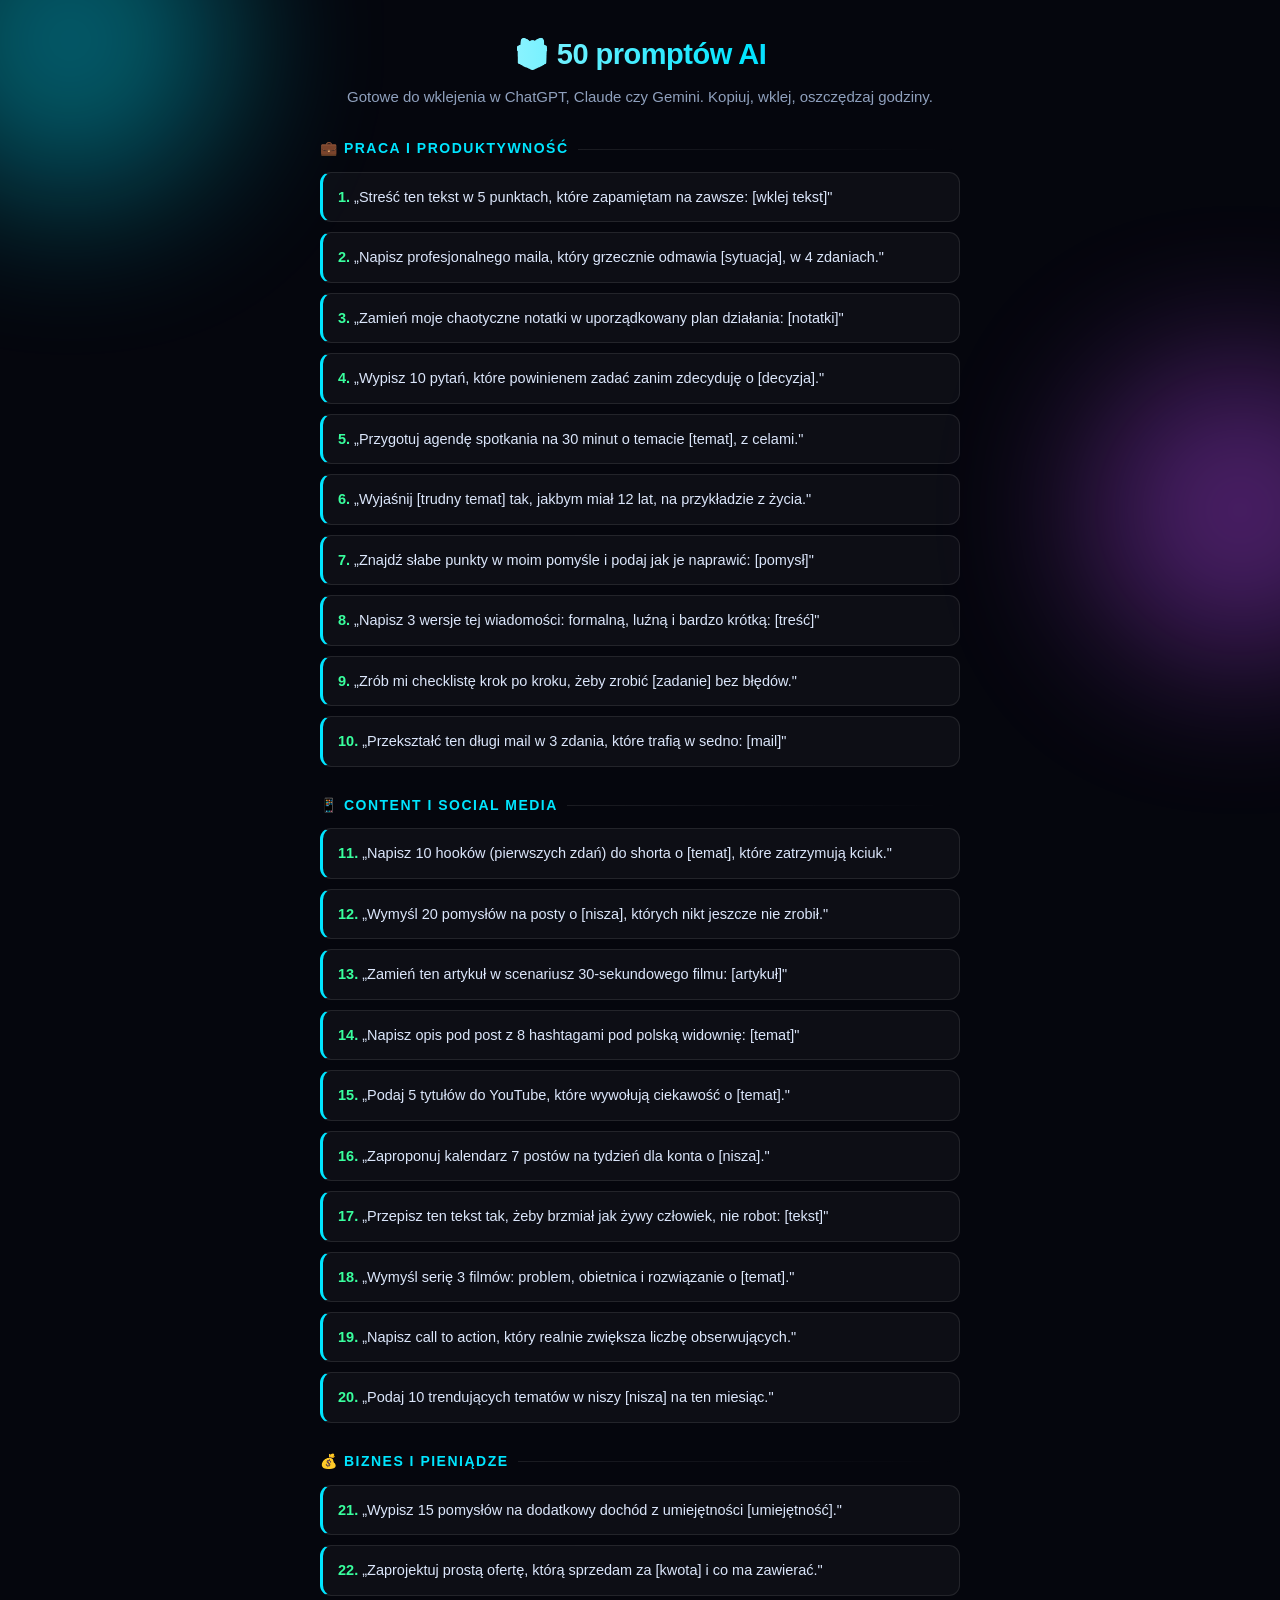
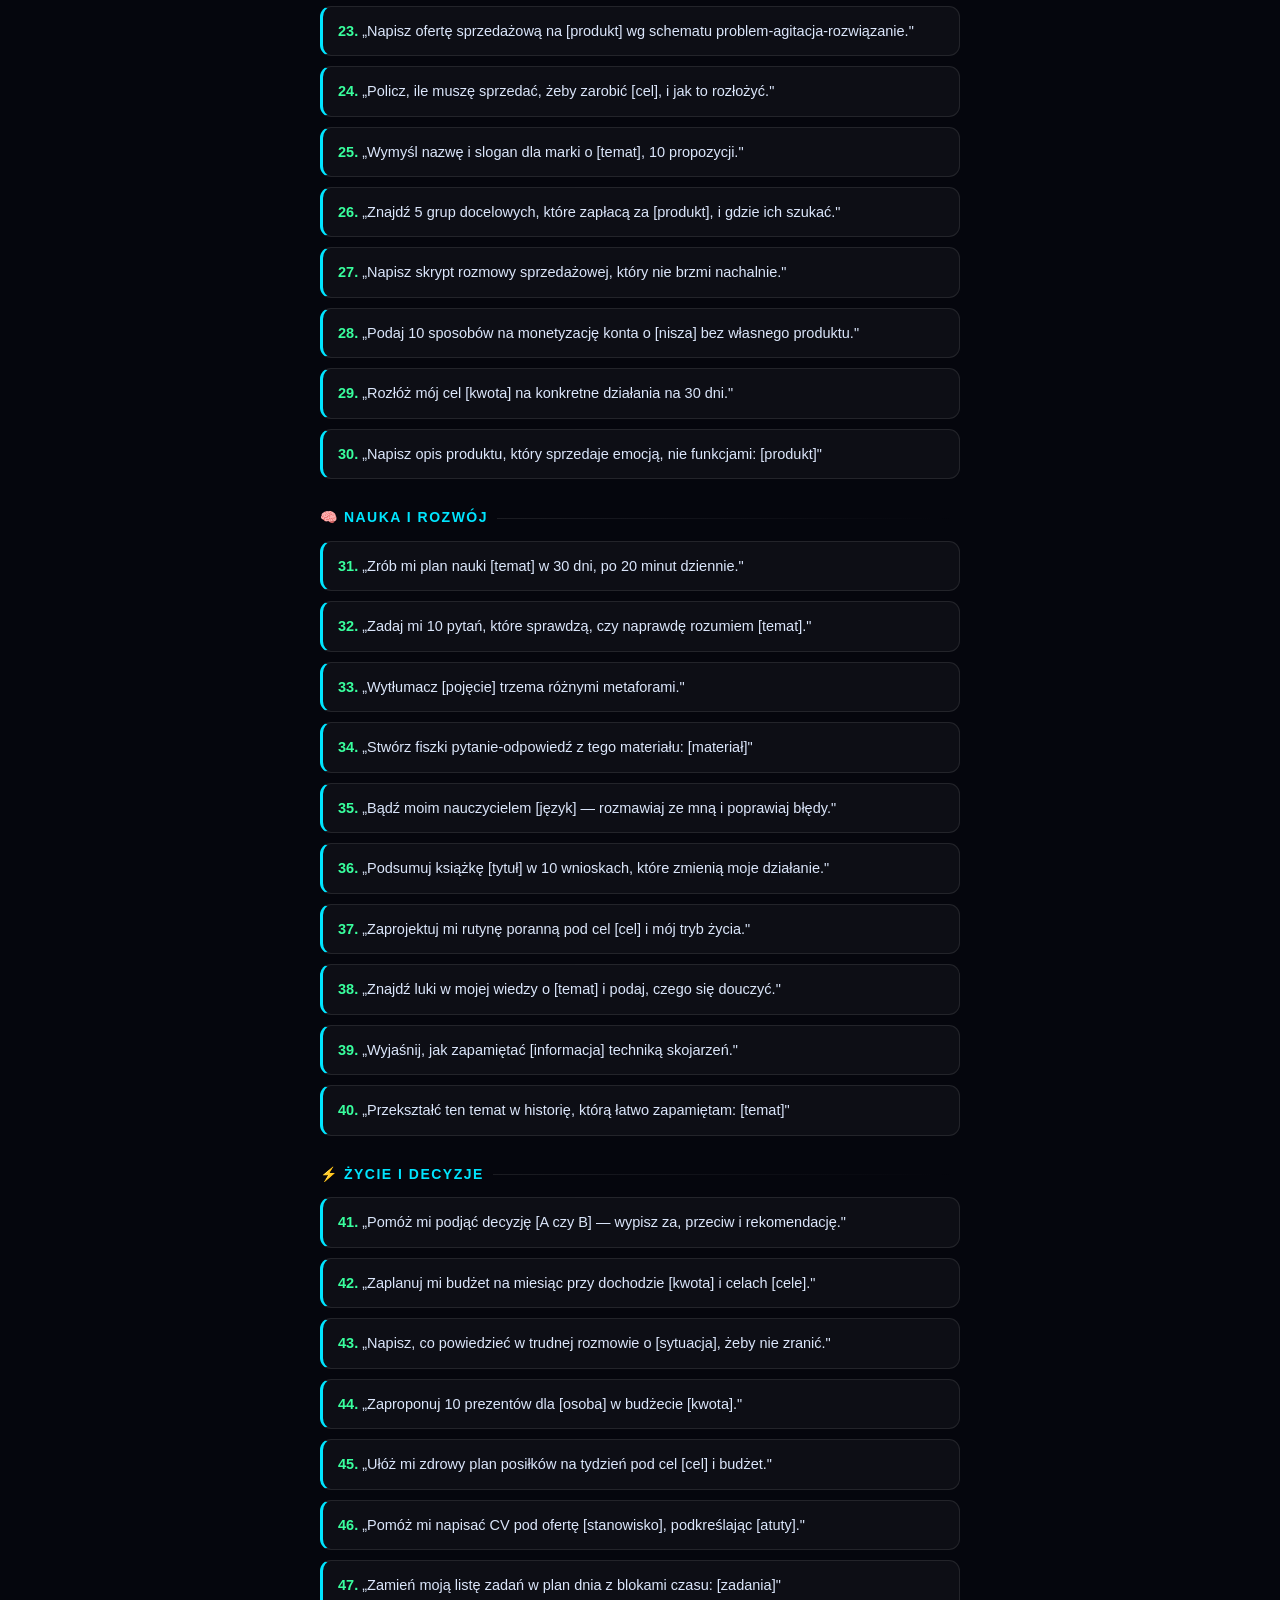
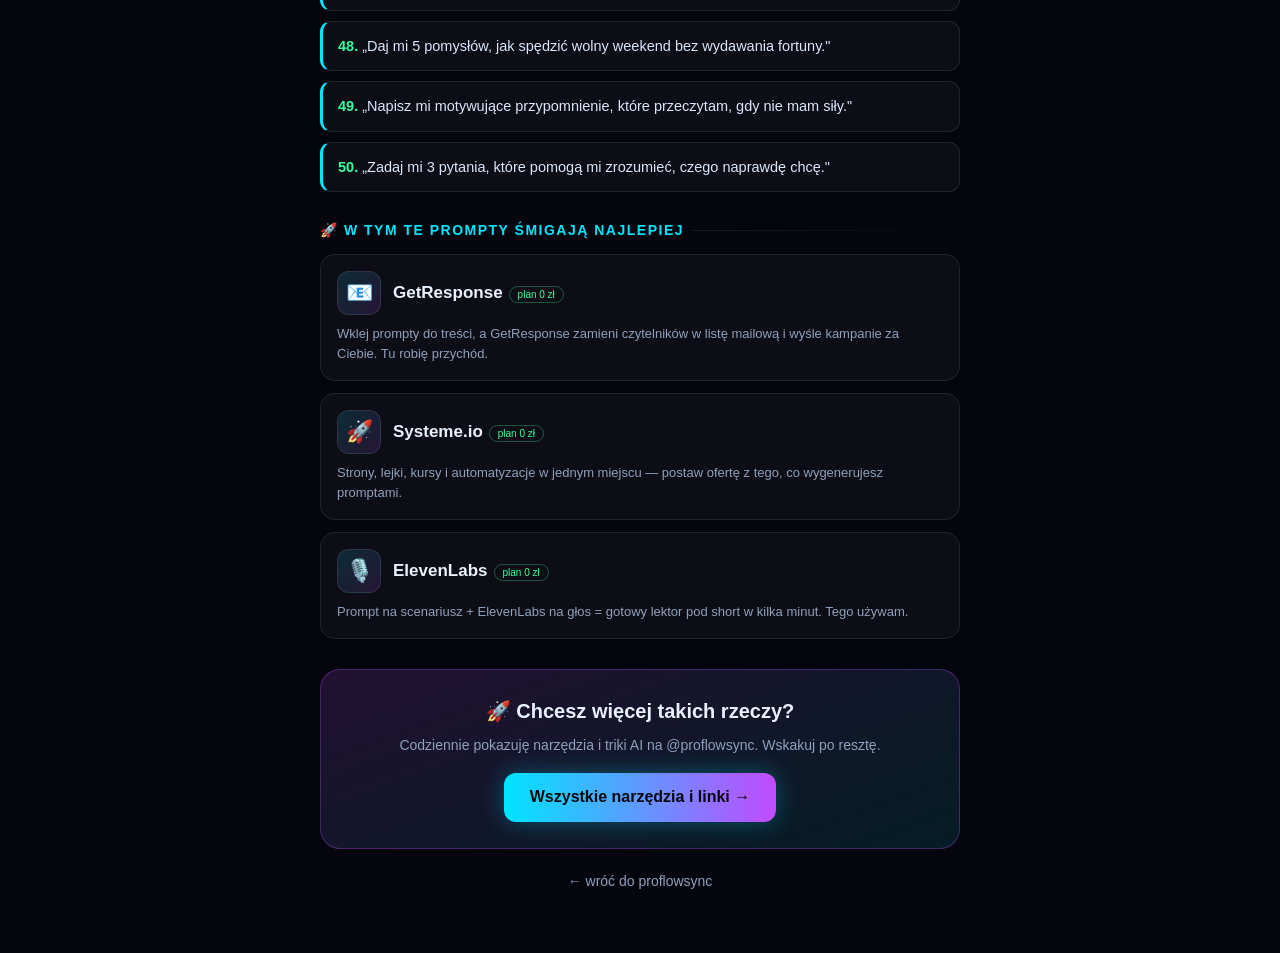
==== pack.html @ fe0874e9 "Dodaj GoatCounter (darmowy licznik ruchu) do bio + packa Łapie utm_source z linków w opisach shortów" ====
<!DOCTYPE html>
<html lang="pl">
<head>
<meta charset="UTF-8">
<meta name="viewport" content="width=device-width, initial-scale=1.0">
<title>50 promptów AI — darmowy pack od proflowsync</title>
<style>
  *{margin:0;padding:0;box-sizing:border-box;-webkit-tap-highlight-color:transparent;}
  :root{--bg:#05060d;--cyan:#00e5ff;--mag:#c04bff;--lime:#39ff9e;
    --card:rgba(255,255,255,.035);--line:rgba(255,255,255,.09);--txt:#eaf2ff;--mut:#8fa0bd;}
  html,body{overflow-x:hidden;}
  body{font-family:-apple-system,BlinkMacSystemFont,'Segoe UI',Roboto,sans-serif;
    background:var(--bg);color:var(--txt);padding:32px 18px 60px;line-height:1.55;position:relative;}
  .bg{position:fixed;inset:0;z-index:0;overflow:hidden;}
  .orb{position:absolute;border-radius:50%;filter:blur(80px);opacity:.4;}
  .orb.a{width:320px;height:320px;background:var(--cyan);top:-120px;left:-90px;}
  .orb.b{width:300px;height:300px;background:var(--mag);top:40%;right:-110px;}
  .wrap{max-width:640px;margin:0 auto;position:relative;z-index:2;}
  h1{font-size:29px;font-weight:800;text-align:center;letter-spacing:-.5px;
    background:linear-gradient(90deg,#fff,var(--cyan),var(--mag),#fff);background-size:200% auto;
    -webkit-background-clip:text;background-clip:text;color:transparent;animation:shine 6s linear infinite;}
  @keyframes shine{to{background-position:200% center;}}
  .sub{text-align:center;color:var(--mut);margin:8px 0 30px;font-size:15px;}
  h2{font-size:14px;color:var(--cyan);margin:28px 0 12px;text-transform:uppercase;letter-spacing:1.5px;
    display:flex;align-items:center;gap:9px;}
  h2::after{content:"";flex:1;height:1px;background:linear-gradient(90deg,var(--line),transparent);}
  .p{background:var(--card);border:1px solid var(--line);border-left:3px solid var(--cyan);border-radius:11px;
    padding:13px 15px;margin-bottom:10px;font-size:14.5px;color:#dbe6fb;transition:border-color .2s,transform .15s;}
  .p:hover{border-left-color:var(--mag);transform:translateX(3px);}
  .p b{color:var(--lime);}
  /* NARZĘDZIA (afiliacje) */
  .tool{display:block;text-decoration:none;color:var(--txt);background:var(--card);border:1px solid var(--line);
    border-radius:15px;padding:16px;margin-bottom:12px;transition:transform .18s,box-shadow .25s,border-color .25s;}
  .tool:hover{transform:translateY(-2px);border-color:rgba(0,229,255,.35);box-shadow:0 8px 34px rgba(0,229,255,.16);}
  .tool .th{display:flex;align-items:center;gap:12px;}
  .tool .ico{width:44px;height:44px;border-radius:12px;display:grid;place-items:center;font-size:22px;flex:none;
    background:linear-gradient(135deg,rgba(0,229,255,.14),rgba(192,75,255,.14));border:1px solid var(--line);}
  .tool .nm{font-size:17px;font-weight:800;}
  .tool .free{font-size:10px;color:var(--lime);border:1px solid rgba(57,255,158,.3);border-radius:99px;padding:2px 8px;margin-left:6px;}
  .tool .d{color:var(--mut);font-size:13px;margin-top:9px;}
  .cta{background:linear-gradient(160deg,rgba(192,75,255,.15),rgba(0,229,255,.1));border:1px solid rgba(192,75,255,.3);
    border-radius:20px;padding:26px;text-align:center;margin:30px 0 10px;}
  .cta h3{font-size:20px;margin-bottom:8px;}
  .cta p{font-size:14px;color:var(--mut);margin-bottom:16px;}
  .cta a{display:inline-block;font-weight:800;color:var(--bg);text-decoration:none;
    background:linear-gradient(90deg,var(--cyan),var(--mag));padding:12px 26px;border-radius:12px;
    box-shadow:0 0 24px rgba(0,229,255,.3);}
  .back{display:block;text-align:center;color:var(--mut);margin-top:22px;text-decoration:none;font-size:14px;}
</style>
</head>
<body>
<div class="bg"><div class="orb a"></div><div class="orb b"></div></div>
<div class="wrap">
  <h1>🎁 50 promptów AI</h1>
  <div class="sub">Gotowe do wklejenia w ChatGPT, Claude czy Gemini. Kopiuj, wklej, oszczędzaj godziny.</div>

  <h2>💼 Praca i produktywność</h2>
  <div class="p"><b>1.</b> „Streść ten tekst w 5 punktach, które zapamiętam na zawsze: [wklej tekst]"</div>
  <div class="p"><b>2.</b> „Napisz profesjonalnego maila, który grzecznie odmawia [sytuacja], w 4 zdaniach."</div>
  <div class="p"><b>3.</b> „Zamień moje chaotyczne notatki w uporządkowany plan działania: [notatki]"</div>
  <div class="p"><b>4.</b> „Wypisz 10 pytań, które powinienem zadać zanim zdecyduję o [decyzja]."</div>
  <div class="p"><b>5.</b> „Przygotuj agendę spotkania na 30 minut o temacie [temat], z celami."</div>
  <div class="p"><b>6.</b> „Wyjaśnij [trudny temat] tak, jakbym miał 12 lat, na przykładzie z życia."</div>
  <div class="p"><b>7.</b> „Znajdź słabe punkty w moim pomyśle i podaj jak je naprawić: [pomysł]"</div>
  <div class="p"><b>8.</b> „Napisz 3 wersje tej wiadomości: formalną, luźną i bardzo krótką: [treść]"</div>
  <div class="p"><b>9.</b> „Zrób mi checklistę krok po kroku, żeby zrobić [zadanie] bez błędów."</div>
  <div class="p"><b>10.</b> „Przekształć ten długi mail w 3 zdania, które trafią w sedno: [mail]"</div>

  <h2>📱 Content i social media</h2>
  <div class="p"><b>11.</b> „Napisz 10 hooków (pierwszych zdań) do shorta o [temat], które zatrzymują kciuk."</div>
  <div class="p"><b>12.</b> „Wymyśl 20 pomysłów na posty o [nisza], których nikt jeszcze nie zrobił."</div>
  <div class="p"><b>13.</b> „Zamień ten artykuł w scenariusz 30-sekundowego filmu: [artykuł]"</div>
  <div class="p"><b>14.</b> „Napisz opis pod post z 8 hashtagami pod polską widownię: [temat]"</div>
  <div class="p"><b>15.</b> „Podaj 5 tytułów do YouTube, które wywołują ciekawość o [temat]."</div>
  <div class="p"><b>16.</b> „Zaproponuj kalendarz 7 postów na tydzień dla konta o [nisza]."</div>
  <div class="p"><b>17.</b> „Przepisz ten tekst tak, żeby brzmiał jak żywy człowiek, nie robot: [tekst]"</div>
  <div class="p"><b>18.</b> „Wymyśl serię 3 filmów: problem, obietnica i rozwiązanie o [temat]."</div>
  <div class="p"><b>19.</b> „Napisz call to action, który realnie zwiększa liczbę obserwujących."</div>
  <div class="p"><b>20.</b> „Podaj 10 trendujących tematów w niszy [nisza] na ten miesiąc."</div>

  <h2>💰 Biznes i pieniądze</h2>
  <div class="p"><b>21.</b> „Wypisz 15 pomysłów na dodatkowy dochód z umiejętności [umiejętność]."</div>
  <div class="p"><b>22.</b> „Zaprojektuj prostą ofertę, którą sprzedam za [kwota] i co ma zawierać."</div>
  <div class="p"><b>23.</b> „Napisz ofertę sprzedażową na [produkt] wg schematu problem-agitacja-rozwiązanie."</div>
  <div class="p"><b>24.</b> „Policz, ile muszę sprzedać, żeby zarobić [cel], i jak to rozłożyć."</div>
  <div class="p"><b>25.</b> „Wymyśl nazwę i slogan dla marki o [temat], 10 propozycji."</div>
  <div class="p"><b>26.</b> „Znajdź 5 grup docelowych, które zapłacą za [produkt], i gdzie ich szukać."</div>
  <div class="p"><b>27.</b> „Napisz skrypt rozmowy sprzedażowej, który nie brzmi nachalnie."</div>
  <div class="p"><b>28.</b> „Podaj 10 sposobów na monetyzację konta o [nisza] bez własnego produktu."</div>
  <div class="p"><b>29.</b> „Rozłóż mój cel [kwota] na konkretne działania na 30 dni."</div>
  <div class="p"><b>30.</b> „Napisz opis produktu, który sprzedaje emocją, nie funkcjami: [produkt]"</div>

  <h2>🧠 Nauka i rozwój</h2>
  <div class="p"><b>31.</b> „Zrób mi plan nauki [temat] w 30 dni, po 20 minut dziennie."</div>
  <div class="p"><b>32.</b> „Zadaj mi 10 pytań, które sprawdzą, czy naprawdę rozumiem [temat]."</div>
  <div class="p"><b>33.</b> „Wytłumacz [pojęcie] trzema różnymi metaforami."</div>
  <div class="p"><b>34.</b> „Stwórz fiszki pytanie-odpowiedź z tego materiału: [materiał]"</div>
  <div class="p"><b>35.</b> „Bądź moim nauczycielem [język] — rozmawiaj ze mną i poprawiaj błędy."</div>
  <div class="p"><b>36.</b> „Podsumuj książkę [tytuł] w 10 wnioskach, które zmienią moje działanie."</div>
  <div class="p"><b>37.</b> „Zaprojektuj mi rutynę poranną pod cel [cel] i mój tryb życia."</div>
  <div class="p"><b>38.</b> „Znajdź luki w mojej wiedzy o [temat] i podaj, czego się douczyć."</div>
  <div class="p"><b>39.</b> „Wyjaśnij, jak zapamiętać [informacja] techniką skojarzeń."</div>
  <div class="p"><b>40.</b> „Przekształć ten temat w historię, którą łatwo zapamiętam: [temat]"</div>

  <h2>⚡ Życie i decyzje</h2>
  <div class="p"><b>41.</b> „Pomóż mi podjąć decyzję [A czy B] — wypisz za, przeciw i rekomendację."</div>
  <div class="p"><b>42.</b> „Zaplanuj mi budżet na miesiąc przy dochodzie [kwota] i celach [cele]."</div>
  <div class="p"><b>43.</b> „Napisz, co powiedzieć w trudnej rozmowie o [sytuacja], żeby nie zranić."</div>
  <div class="p"><b>44.</b> „Zaproponuj 10 prezentów dla [osoba] w budżecie [kwota]."</div>
  <div class="p"><b>45.</b> „Ułóż mi zdrowy plan posiłków na tydzień pod cel [cel] i budżet."</div>
  <div class="p"><b>46.</b> „Pomóż mi napisać CV pod ofertę [stanowisko], podkreślając [atuty]."</div>
  <div class="p"><b>47.</b> „Zamień moją listę zadań w plan dnia z blokami czasu: [zadania]"</div>
  <div class="p"><b>48.</b> „Daj mi 5 pomysłów, jak spędzić wolny weekend bez wydawania fortuny."</div>
  <div class="p"><b>49.</b> „Napisz mi motywujące przypomnienie, które przeczytam, gdy nie mam siły."</div>
  <div class="p"><b>50.</b> „Zadaj mi 3 pytania, które pomogą mi zrozumieć, czego naprawdę chcę."</div>

  <h2>🚀 W tym te prompty śmigają najlepiej</h2>
  <a class="tool" href="https://www.getresponse.com?a=XAhDjwqCGC" target="_blank" rel="noopener sponsored">
    <div class="th"><div class="ico">📧</div><div><span class="nm">GetResponse</span><span class="free">plan 0 zł</span></div></div>
    <div class="d">Wklej prompty do treści, a GetResponse zamieni czytelników w listę mailową i wyśle kampanie za Ciebie. Tu robię przychód.</div>
  </a>
  <a class="tool" href="https://www.systeme.io/?sa=sa02764167884a74869326426ca729e008af9b332d" target="_blank" rel="noopener sponsored">
    <div class="th"><div class="ico">🚀</div><div><span class="nm">Systeme.io</span><span class="free">plan 0 zł</span></div></div>
    <div class="d">Strony, lejki, kursy i automatyzacje w jednym miejscu — postaw ofertę z tego, co wygenerujesz promptami.</div>
  </a>
  <a class="tool" href="https://try.elevenlabs.io/8pf4y0b3ggrt" target="_blank" rel="noopener sponsored">
    <div class="th"><div class="ico">🎙️</div><div><span class="nm">ElevenLabs</span><span class="free">plan 0 zł</span></div></div>
    <div class="d">Prompt na scenariusz + ElevenLabs na głos = gotowy lektor pod short w kilka minut. Tego używam.</div>
  </a>

  <div class="cta">
    <h3>🚀 Chcesz więcej takich rzeczy?</h3>
    <p>Codziennie pokazuję narzędzia i triki AI na @proflowsync. Wskakuj po resztę.</p>
    <a href="index.html">Wszystkie narzędzia i linki →</a>
  </div>
  <a class="back" href="index.html">← wróć do proflowsync</a>
</div>
<!-- GoatCounter — licznik na stronie packa (krok z mailem) -->
<script data-goatcounter="https://proflowsync.goatcounter.com/count"
        async src="//gc.zgo.at/count.js"></script>
</body>
</html>
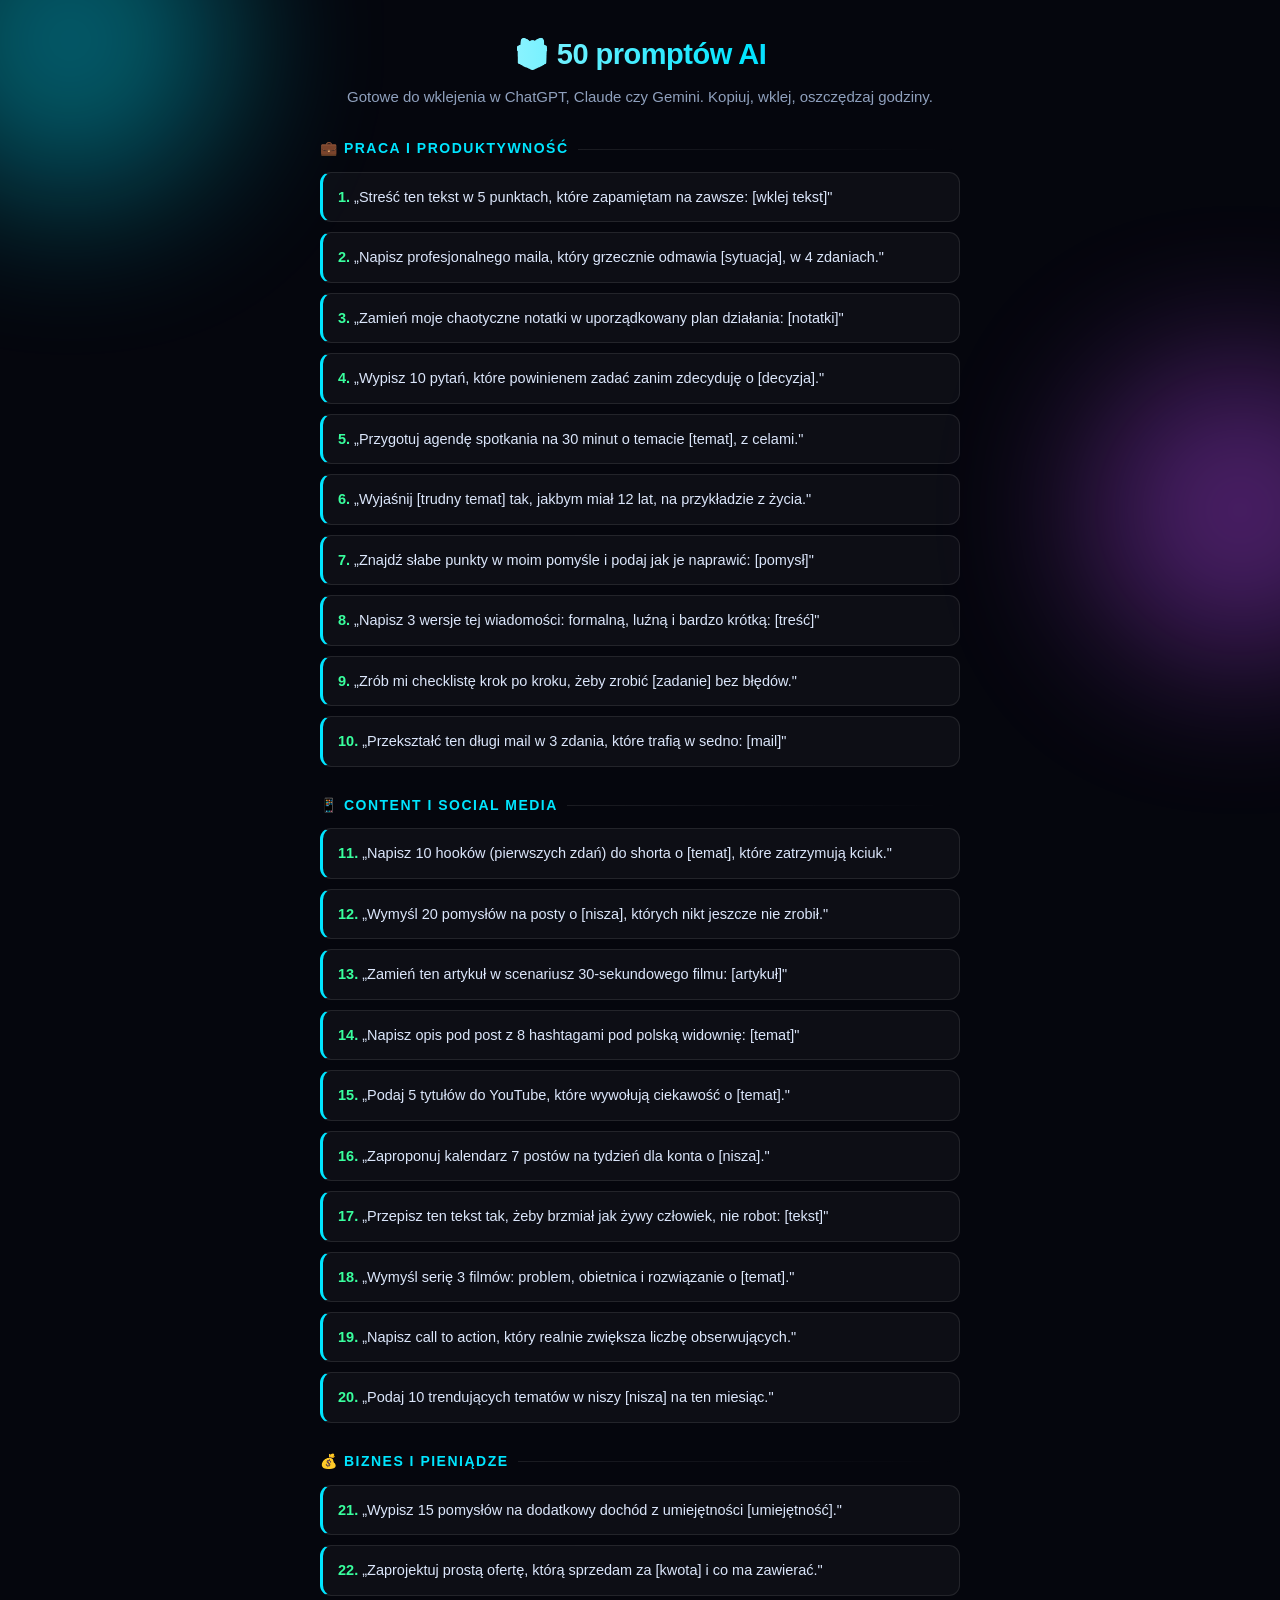
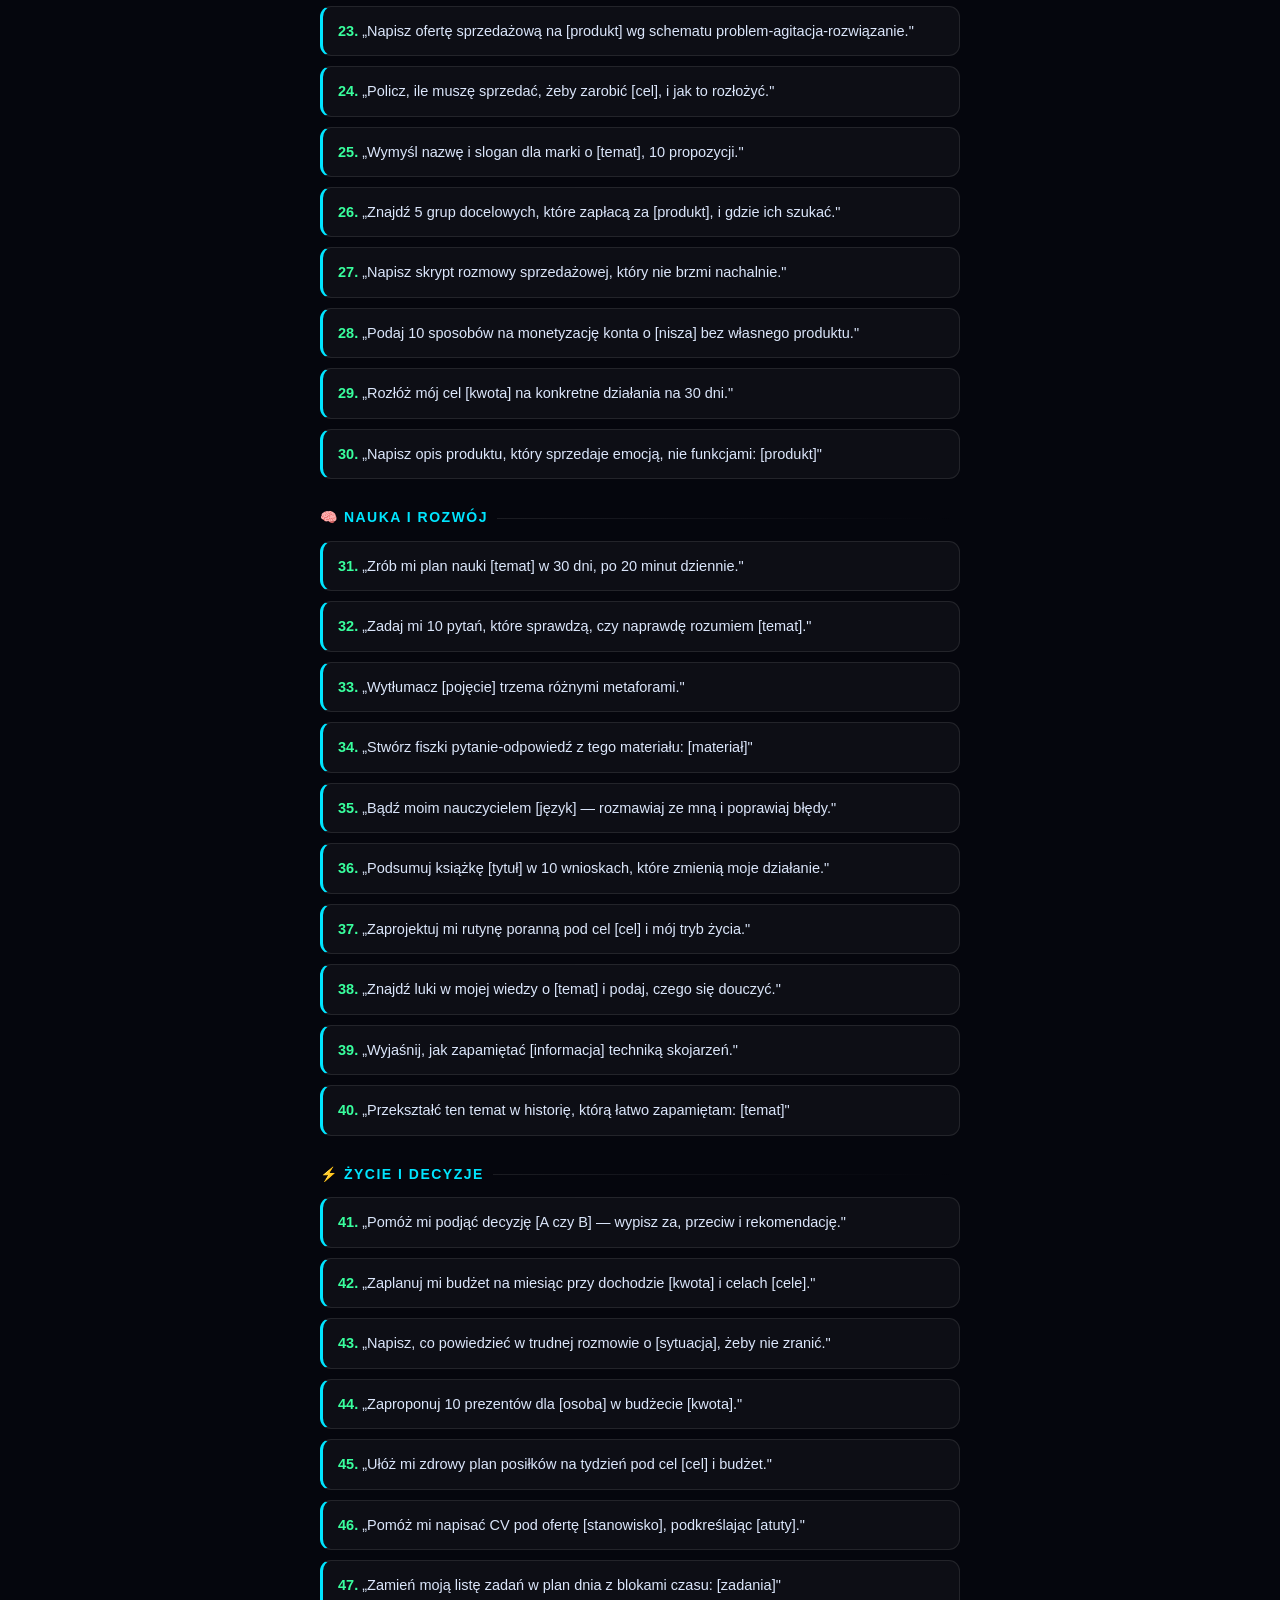
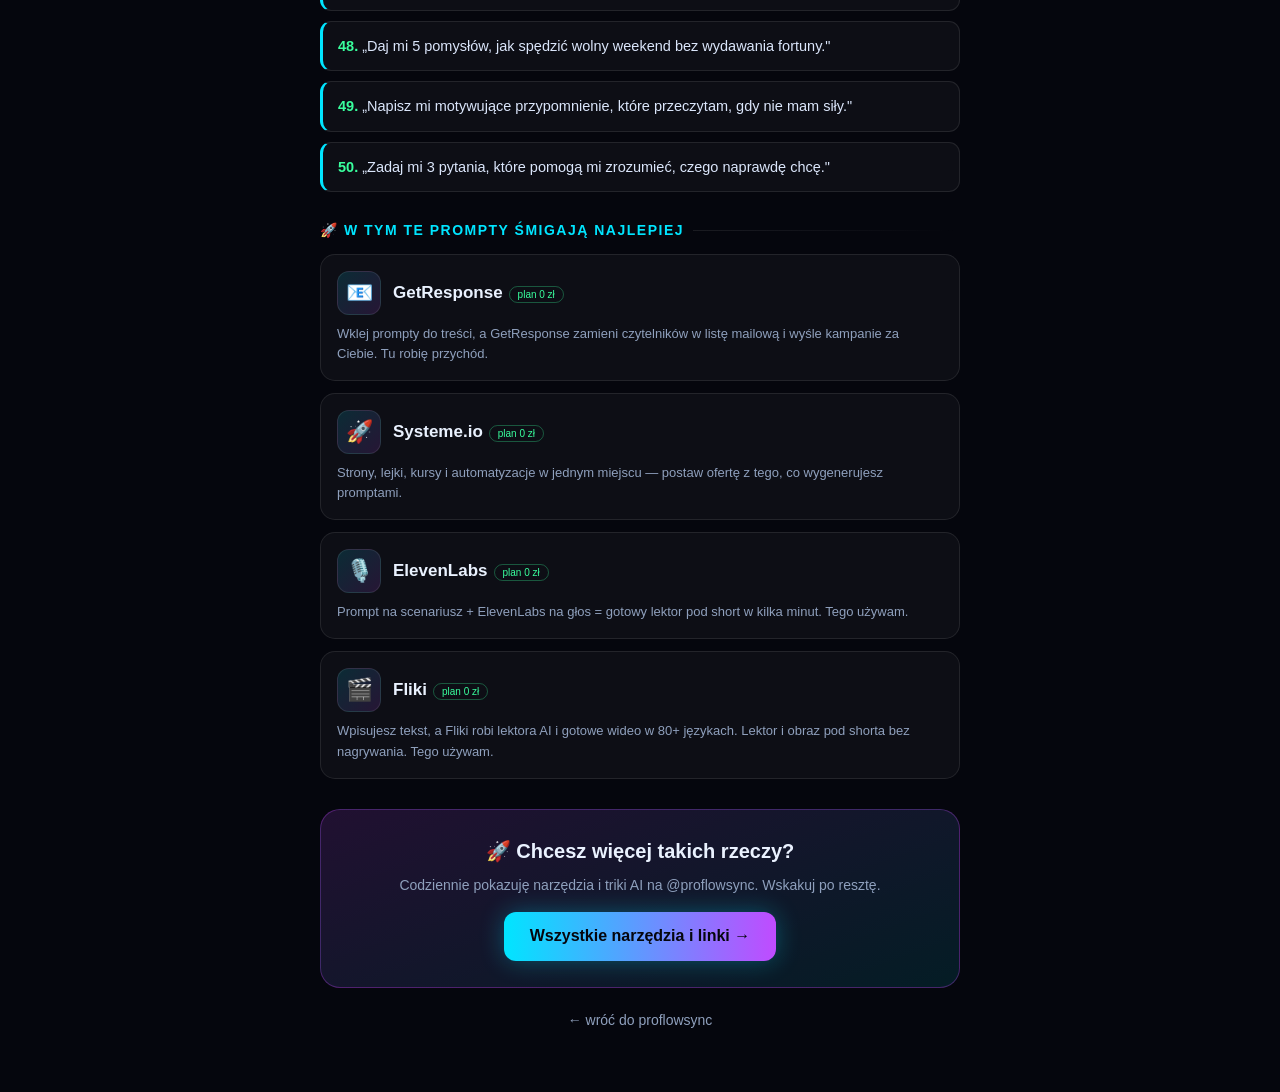
==== commit 461cf01a: "Dodaj Fliki (link afiliacyjny) do huba narzedzi - index + pack Nowy partner: Fliki (AI lektor + wide" ====
--- a/pack.html
+++ b/pack.html
@@ -127,6 +127,10 @@
     <div class="th"><div class="ico">🎙️</div><div><span class="nm">ElevenLabs</span><span class="free">plan 0 zł</span></div></div>
     <div class="d">Prompt na scenariusz + ElevenLabs na głos = gotowy lektor pod short w kilka minut. Tego używam.</div>
   </a>
+  <a class="tool" href="https://fliki.ai/?via=piotr-sysak" target="_blank" rel="noopener sponsored">
+    <div class="th"><div class="ico">🎬</div><div><span class="nm">Fliki</span><span class="free">plan 0 zł</span></div></div>
+    <div class="d">Wpisujesz tekst, a Fliki robi lektora AI i gotowe wideo w 80+ językach. Lektor i obraz pod shorta bez nagrywania. Tego używam.</div>
+  </a>
 
   <div class="cta">
     <h3>🚀 Chcesz więcej takich rzeczy?</h3>
@@ -138,5 +142,16 @@
 <!-- GoatCounter — licznik na stronie packa (krok z mailem) -->
 <script data-goatcounter="https://proflowsync.goatcounter.com/count"
         async src="//gc.zgo.at/count.js"></script>
+<!-- POMIAR KLIKNIEC W REFKI na packu: tu lead juz zostawil maila, wiec klik w narzedzie jest najcenniejszy. -->
+<script>
+  document.addEventListener('click', function (e) {
+    var a = e.target.closest && e.target.closest('a[rel~="sponsored"]');
+    if (!a) return;
+    var nm = (a.textContent || a.href).trim().slice(0, 60);
+    if (window.goatcounter && window.goatcounter.count) {
+      window.goatcounter.count({ path: 'klik-refka-pack/' + nm, title: 'Klik refka (pack): ' + nm, event: true });
+    }
+  }, true);
+</script>
 </body>
 </html>
